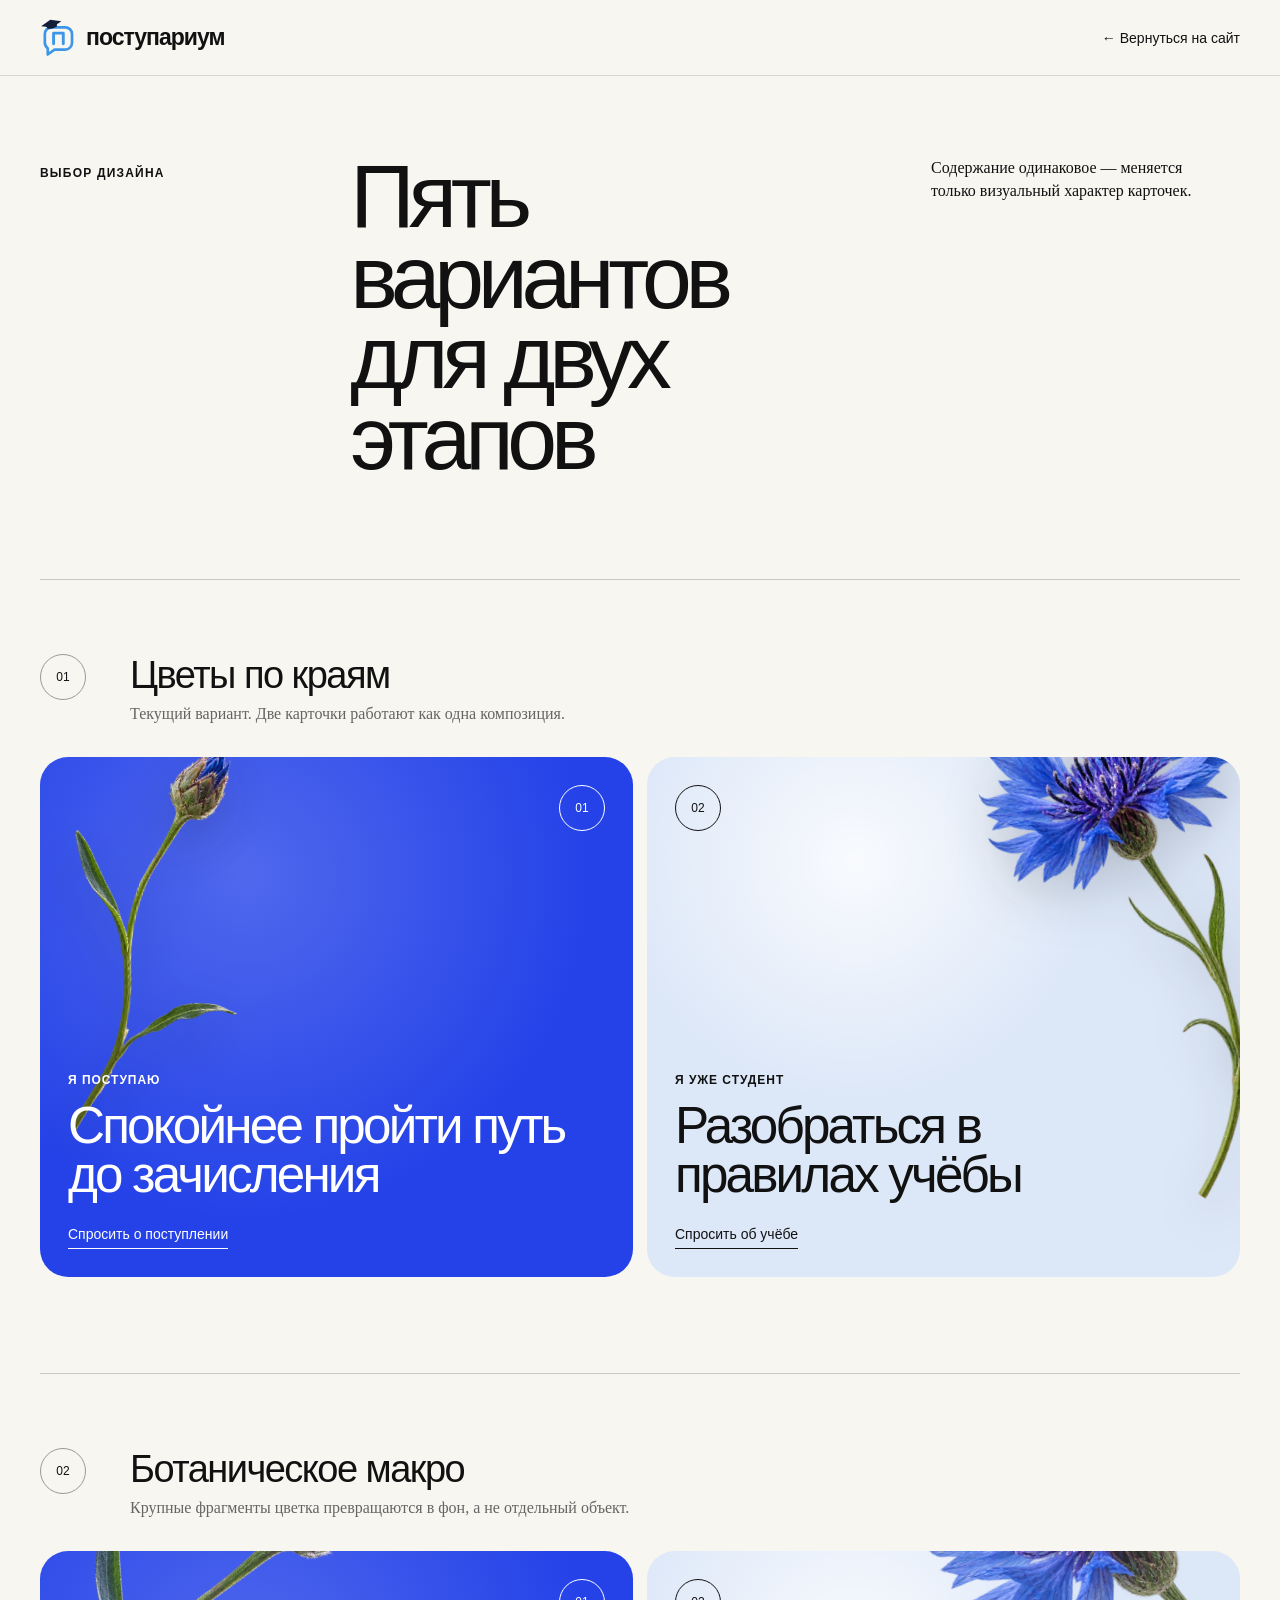
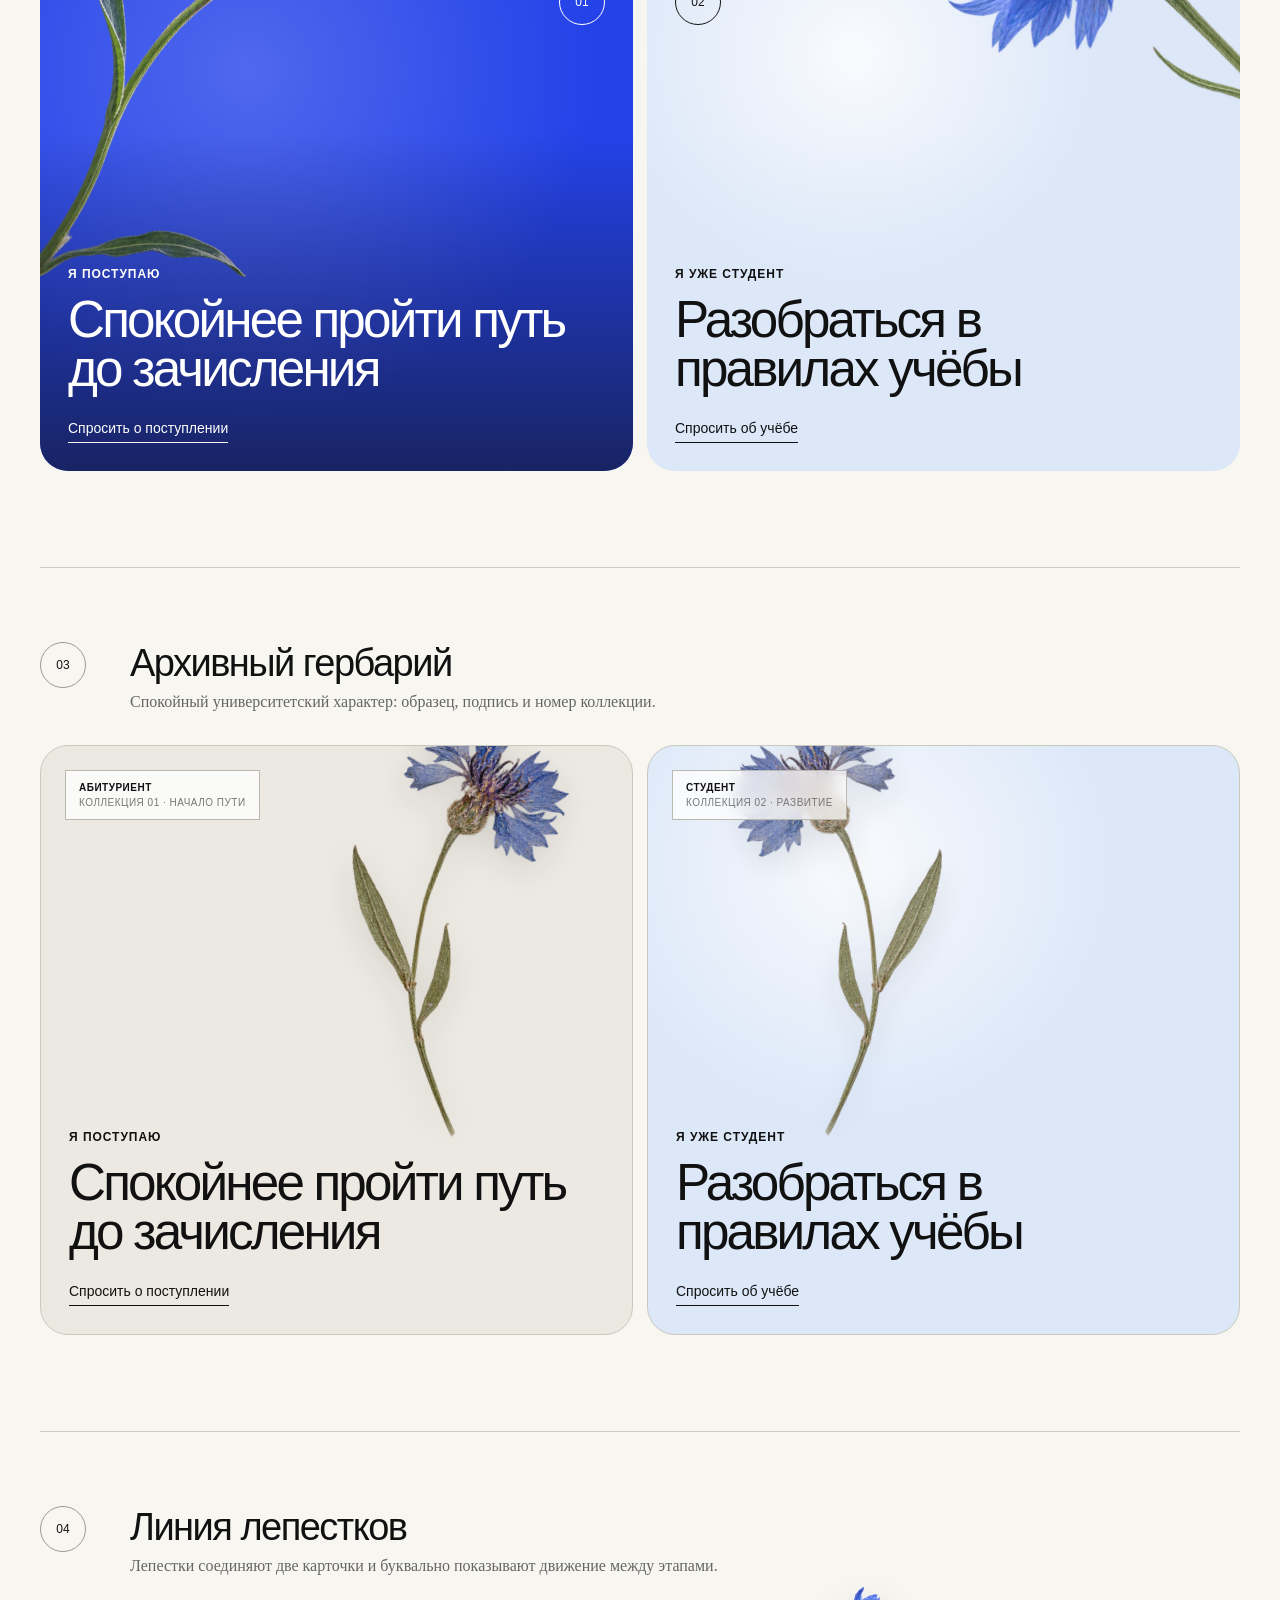
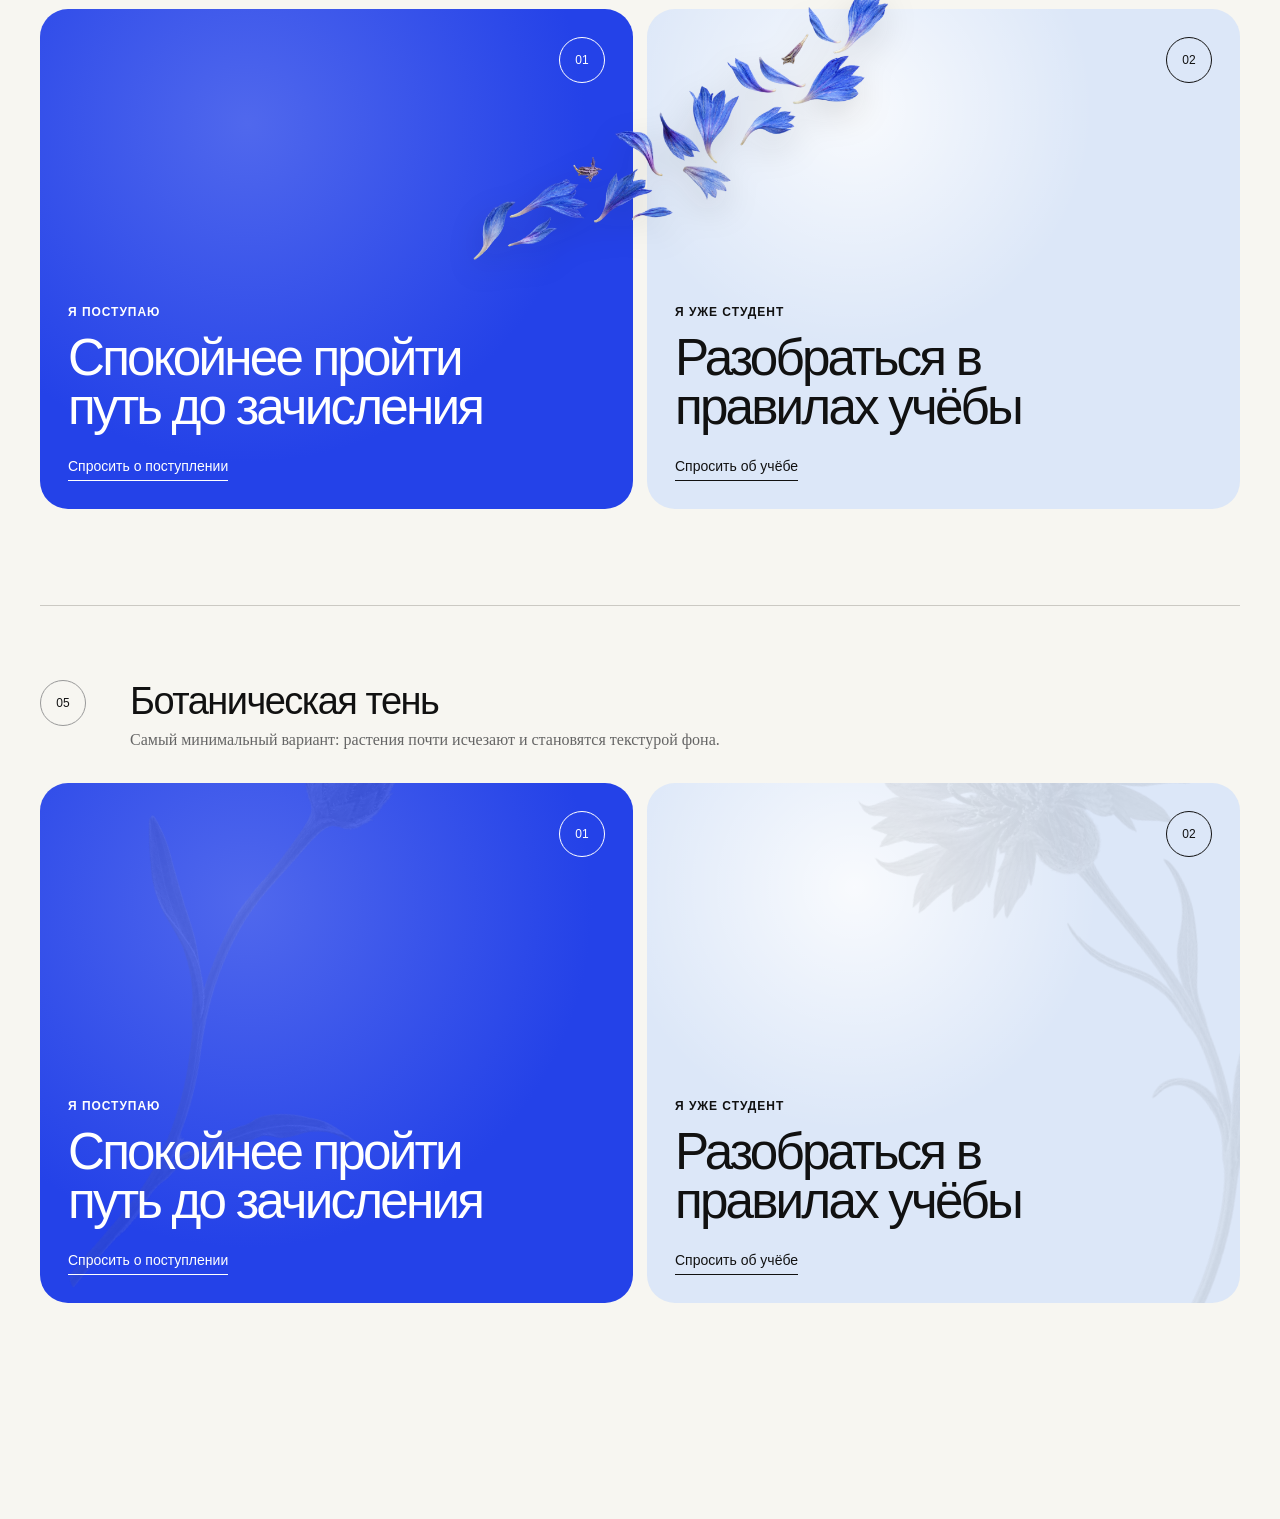
==== audience-variants.html @ 28bb526c "add new mvp" ====
<!doctype html>
<html lang="ru">
  <head>
    <meta charset="UTF-8" />
    <meta name="viewport" content="width=device-width, initial-scale=1.0" />
    <title>Поступариум — варианты карточек</title>
    <link rel="icon" href="assets/postuparium-app-icon.svg" type="image/svg+xml" />
    <link rel="stylesheet" href="audience-variants.css" />
  </head>
  <body>
    <header>
      <a class="brand" href="index.html"><img src="assets/postuparium-mark.svg" alt="" /><span>поступариум</span></a>
      <a class="back" href="index.html#audiences">← Вернуться на сайт</a>
    </header>

    <main>
      <div class="intro">
        <p>Выбор дизайна</p>
        <h1>Пять вариантов<br />для двух этапов</h1>
        <span>Содержание одинаковое — меняется только визуальный характер карточек.</span>
      </div>

      <section class="concept concept-edge">
        <div class="concept-title"><span>01</span><div><h2>Цветы по краям</h2><p>Текущий вариант. Две карточки работают как одна композиция.</p></div></div>
        <div class="cards">
          <article class="card dark">
            <img class="edge edge-bud" src="assets/cornflower-bud.png" alt="" />
            <span class="num">01</span>
            <div class="copy"><small>Я поступаю</small><h3>Спокойнее пройти путь до зачисления</h3><a href="#">Спросить о поступлении</a></div>
          </article>
          <article class="card pale">
            <img class="edge edge-open" src="assets/cornflower-open.png" alt="" />
            <span class="num left">02</span>
            <div class="copy"><small>Я уже студент</small><h3>Разобраться в правилах учёбы</h3><a href="#">Спросить об учёбе</a></div>
          </article>
        </div>
      </section>

      <section class="concept concept-macro">
        <div class="concept-title"><span>02</span><div><h2>Ботаническое макро</h2><p>Крупные фрагменты цветка превращаются в фон, а не отдельный объект.</p></div></div>
        <div class="cards">
          <article class="card dark">
            <img class="macro macro-bud" src="assets/cornflower-bud.png" alt="" />
            <span class="num">01</span>
            <div class="copy"><small>Я поступаю</small><h3>Спокойнее пройти путь до зачисления</h3><a href="#">Спросить о поступлении</a></div>
          </article>
          <article class="card pale">
            <img class="macro macro-open" src="assets/cornflower-open.png" alt="" />
            <span class="num">02</span>
            <div class="copy"><small>Я уже студент</small><h3>Разобраться в правилах учёбы</h3><a href="#">Спросить об учёбе</a></div>
          </article>
        </div>
      </section>

      <section class="concept concept-archive">
        <div class="concept-title"><span>03</span><div><h2>Архивный гербарий</h2><p>Спокойный университетский характер: образец, подпись и номер коллекции.</p></div></div>
        <div class="cards">
          <article class="card archive-card warm">
            <div class="archive-label"><b>Абитуриент</b><span>коллекция 01 · начало пути</span></div>
            <img class="pressed first" src="assets/cornflower-pressed.png" alt="" />
            <div class="copy"><small>Я поступаю</small><h3>Спокойнее пройти путь до зачисления</h3><a href="#">Спросить о поступлении</a></div>
          </article>
          <article class="card archive-card pale">
            <div class="archive-label"><b>Студент</b><span>коллекция 02 · развитие</span></div>
            <img class="pressed second" src="assets/cornflower-pressed.png" alt="" />
            <div class="copy"><small>Я уже студент</small><h3>Разобраться в правилах учёбы</h3><a href="#">Спросить об учёбе</a></div>
          </article>
        </div>
      </section>

      <section class="concept concept-petals">
        <div class="concept-title"><span>04</span><div><h2>Линия лепестков</h2><p>Лепестки соединяют две карточки и буквально показывают движение между этапами.</p></div></div>
        <div class="cards petal-cards">
          <img class="petal-trail" src="assets/cornflower-petals.png" alt="" />
          <article class="card dark">
            <span class="num">01</span>
            <div class="copy"><small>Я поступаю</small><h3>Спокойнее пройти путь до зачисления</h3><a href="#">Спросить о поступлении</a></div>
          </article>
          <article class="card pale">
            <span class="num">02</span>
            <div class="copy"><small>Я уже студент</small><h3>Разобраться в правилах учёбы</h3><a href="#">Спросить об учёбе</a></div>
          </article>
        </div>
      </section>

      <section class="concept concept-shadow">
        <div class="concept-title"><span>05</span><div><h2>Ботаническая тень</h2><p>Самый минимальный вариант: растения почти исчезают и становятся текстурой фона.</p></div></div>
        <div class="cards">
          <article class="card dark shadow-card">
            <img class="shadow shadow-bud" src="assets/cornflower-bud.png" alt="" />
            <span class="num">01</span>
            <div class="copy"><small>Я поступаю</small><h3>Спокойнее пройти путь до зачисления</h3><a href="#">Спросить о поступлении</a></div>
          </article>
          <article class="card pale shadow-card">
            <img class="shadow shadow-open" src="assets/cornflower-open.png" alt="" />
            <span class="num">02</span>
            <div class="copy"><small>Я уже студент</small><h3>Разобраться в правилах учёбы</h3><a href="#">Спросить об учёбе</a></div>
          </article>
        </div>
      </section>
    </main>
  </body>
</html>
---- audience-variants.css ----
:root { --ink:#111; --paper:#f7f6f1; --blue:#2442e8; --pale:#dce7f8; }
* { box-sizing:border-box; }
body { margin:0; color:var(--ink); background:var(--paper); font-family:Inter,"Helvetica Neue",Arial,sans-serif; }
a { color:inherit; text-decoration:none; }
header { display:flex; justify-content:space-between; align-items:center; min-height:76px; padding:0 max(24px,calc((100vw - 1200px)/2)); border-bottom:1px solid #d7d5cf; }
.brand { display:flex; align-items:center; gap:9px; font-size:23px; font-weight:750; letter-spacing:-1px; }
.brand img { width:37px; height:37px; }
.back { font-size:14px; }
main { width:min(1200px,calc(100% - 40px)); margin:auto; padding:80px 0 120px; }
.intro { display:grid; grid-template-columns:.7fr 1.4fr .8fr; gap:40px; align-items:start; padding-bottom:100px; }
.intro p { margin:10px 0; font-size:12px; font-weight:750; letter-spacing:.1em; text-transform:uppercase; }
.intro h1 { margin:0; font-size:clamp(58px,7vw,98px); font-weight:470; line-height:.9; letter-spacing:-.07em; }
.intro span { max-width:270px; font-family:Georgia,serif; line-height:1.45; }
.concept { padding:74px 0 96px; border-top:1px solid #cbc9c3; }
.concept-title { display:grid; grid-template-columns:70px 1fr; gap:20px; align-items:start; margin-bottom:34px; }
.concept-title > span { display:grid; place-items:center; width:46px; height:46px; border:1px solid #999; border-radius:50%; font-size:12px; }
.concept-title h2 { margin:0 0 8px; font-size:38px; font-weight:520; letter-spacing:-.04em; }
.concept-title p { margin:0; color:#656565; font-family:Georgia,serif; }
.cards { position:relative; display:grid; grid-template-columns:1fr 1fr; gap:14px; }
.card { position:relative; display:flex; flex-direction:column; justify-content:flex-end; min-height:520px; padding:28px; overflow:hidden; border-radius:28px; isolation:isolate; }
.dark { color:white; background:radial-gradient(circle at 35% 23%,#5068ed,var(--blue) 62%); }
.pale { background:radial-gradient(circle at 35% 20%,rgba(255,255,255,.82),rgba(255,255,255,0) 43%),var(--pale); }
.warm { background:#ebe9e1; }
.num { position:absolute; z-index:5; top:28px; right:28px; display:grid; place-items:center; width:46px; height:46px; border:1px solid currentColor; border-radius:50%; font-size:12px; }
.copy { position:relative; z-index:4; max-width:500px; }
.copy small { display:block; margin-bottom:14px; font-size:12px; font-weight:760; letter-spacing:.08em; text-transform:uppercase; }
.copy h3 { margin:0 0 25px; font-size:clamp(36px,4vw,54px); font-weight:480; line-height:.96; letter-spacing:-.055em; }
.copy a { display:inline-block; padding-bottom:6px; border-bottom:1px solid currentColor; font-size:14px; }
.edge { position:absolute; z-index:1; max-width:none; object-fit:contain; filter:drop-shadow(0 18px 25px rgba(17,17,17,.18)); }
.edge-bud { left:-8%; top:-10%; width:48%; height:88%; transform:rotate(7deg); }
.edge-open { right:-18%; top:-18%; width:72%; height:105%; transform:rotate(-8deg); }
.concept-edge .pale .num { right:auto; left:28px; }
.macro { position:absolute; z-index:0; max-width:none; object-fit:contain; opacity:.85; }
.macro-bud { width:105%; height:135%; left:-36%; top:-40%; transform:rotate(28deg); }
.macro-open { width:120%; height:145%; right:-48%; top:-44%; transform:rotate(-18deg); }
.concept-macro .card::after { content:""; position:absolute; z-index:1; inset:35% 0 0; background:linear-gradient(transparent,rgba(17,17,17,.62)); }
.concept-macro .pale::after { background:linear-gradient(transparent,rgba(220,231,248,.96)); }
.concept-macro .pale .num { right:auto; left:28px; }
.archive-card { min-height:590px; border:1px solid #cbc8bd; }
.archive-label { position:absolute; z-index:3; top:24px; left:24px; display:grid; gap:4px; padding:11px 13px; background:rgba(255,255,255,.75); border:1px solid #bbb8af; font-size:10px; text-transform:uppercase; letter-spacing:.05em; backdrop-filter:blur(8px); }
.archive-label span { color:#777; }
.pressed { position:absolute; z-index:1; top:-18%; width:50%; height:94%; object-fit:contain; filter:drop-shadow(0 10px 16px rgba(17,17,17,.12)); }
.pressed.first { right:8%; transform:rotate(8deg); }
.pressed.second { left:10%; transform:scaleX(-1) rotate(5deg); opacity:.86; }
.archive-card .copy { padding-top:14px; background:linear-gradient(transparent,rgba(235,233,225,.94) 22%); }
.archive-card.pale .copy { background:linear-gradient(transparent,rgba(220,231,248,.96) 22%); }
.petal-cards { isolation:isolate; }
.petal-trail { position:absolute; z-index:3; top:-6%; left:24%; width:58%; height:58%; object-fit:contain; filter:drop-shadow(0 13px 17px rgba(17,17,17,.14)); pointer-events:none; }
.concept-petals .card { min-height:500px; }
.concept-petals .copy { max-width:420px; }
.shadow { position:absolute; z-index:0; max-width:none; object-fit:contain; opacity:.12; filter:grayscale(1) contrast(.7); }
.shadow-bud { width:90%; height:130%; left:-15%; top:-25%; transform:rotate(16deg); }
.shadow-open { width:115%; height:140%; right:-30%; top:-33%; transform:rotate(-12deg); }
.shadow-card .copy { max-width:470px; }
@media(max-width:760px){
  header{padding-inline:18px}.back{font-size:0}.back::after{content:"←";font-size:20px}
  main{width:calc(100% - 28px);padding-top:55px}.intro{grid-template-columns:1fr;padding-bottom:70px}.intro span{max-width:100%}
  .cards{grid-template-columns:1fr}.card{min-height:500px}.concept{padding-block:55px 70px}.concept-title{grid-template-columns:50px 1fr}.concept-title h2{font-size:31px}
  .petal-trail{top:42%;left:0;width:100%;height:24%;}.pressed{width:68%}.copy h3{font-size:40px}
}
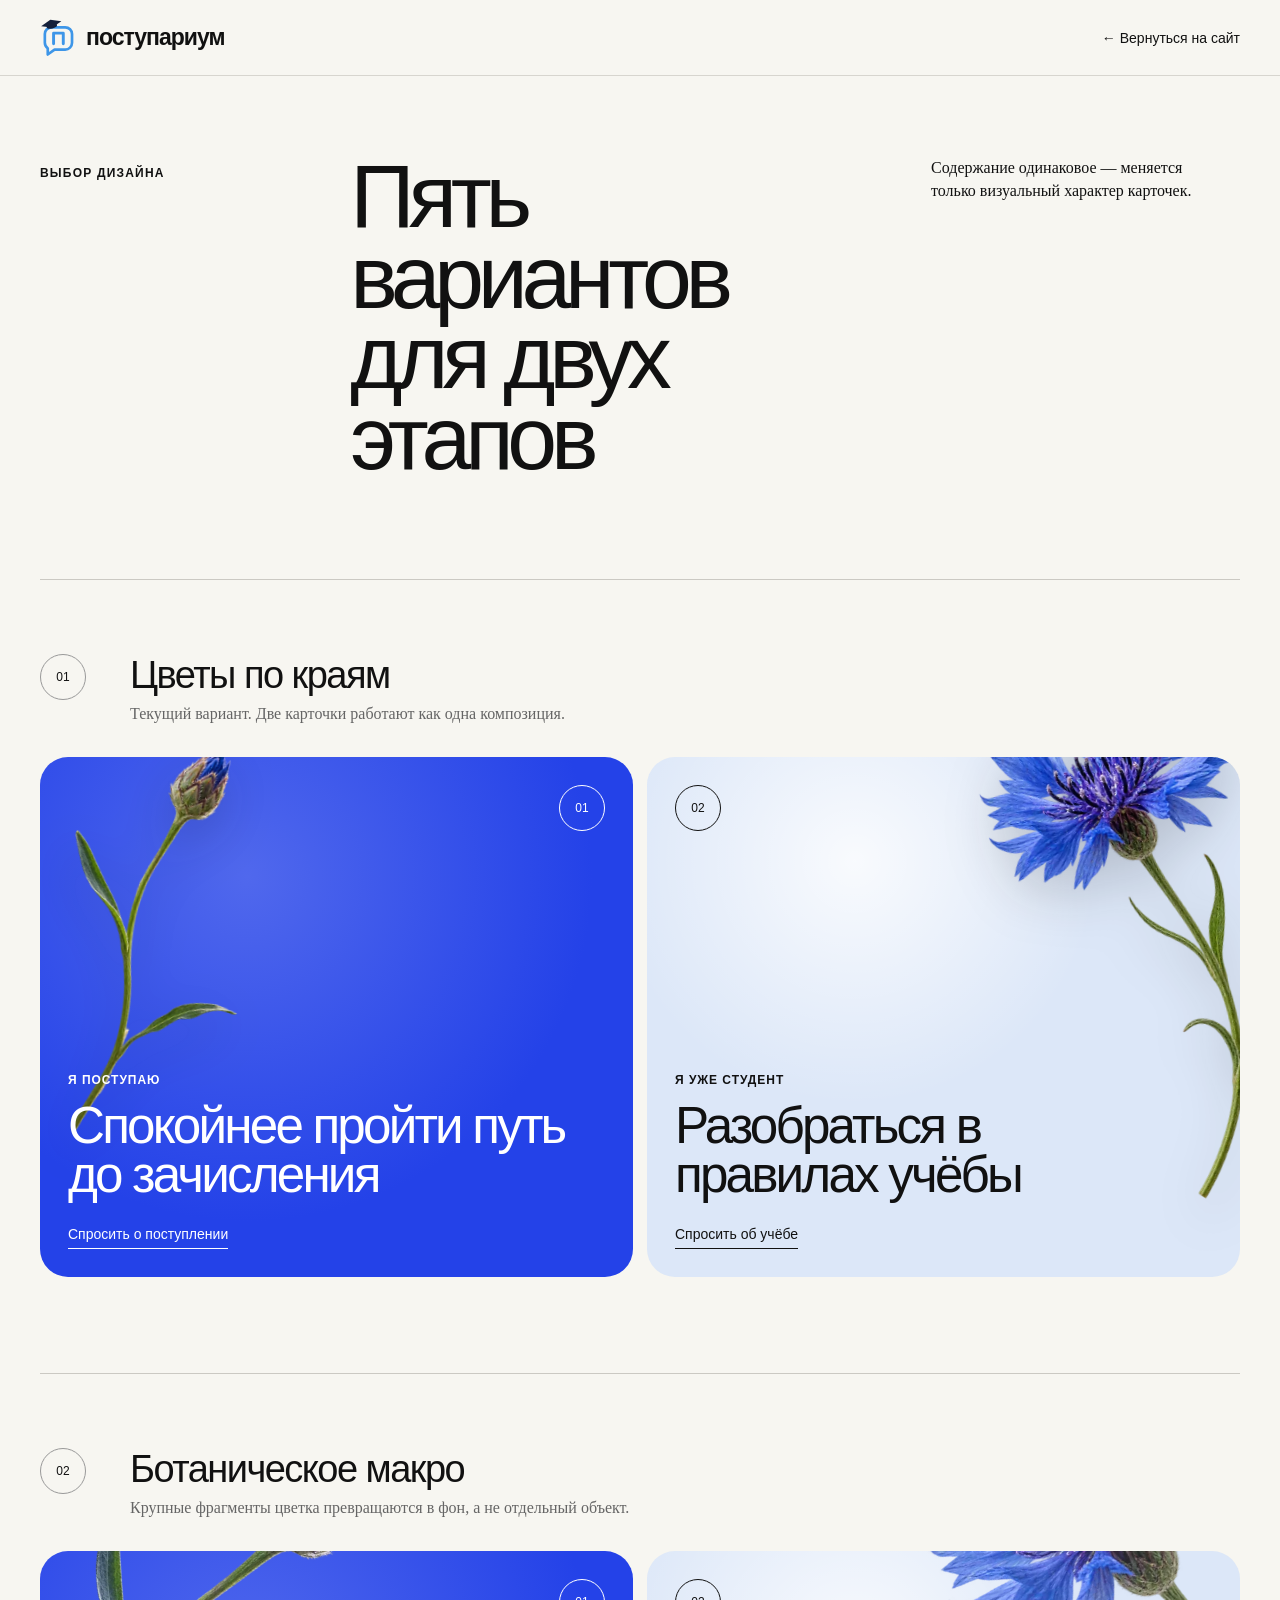
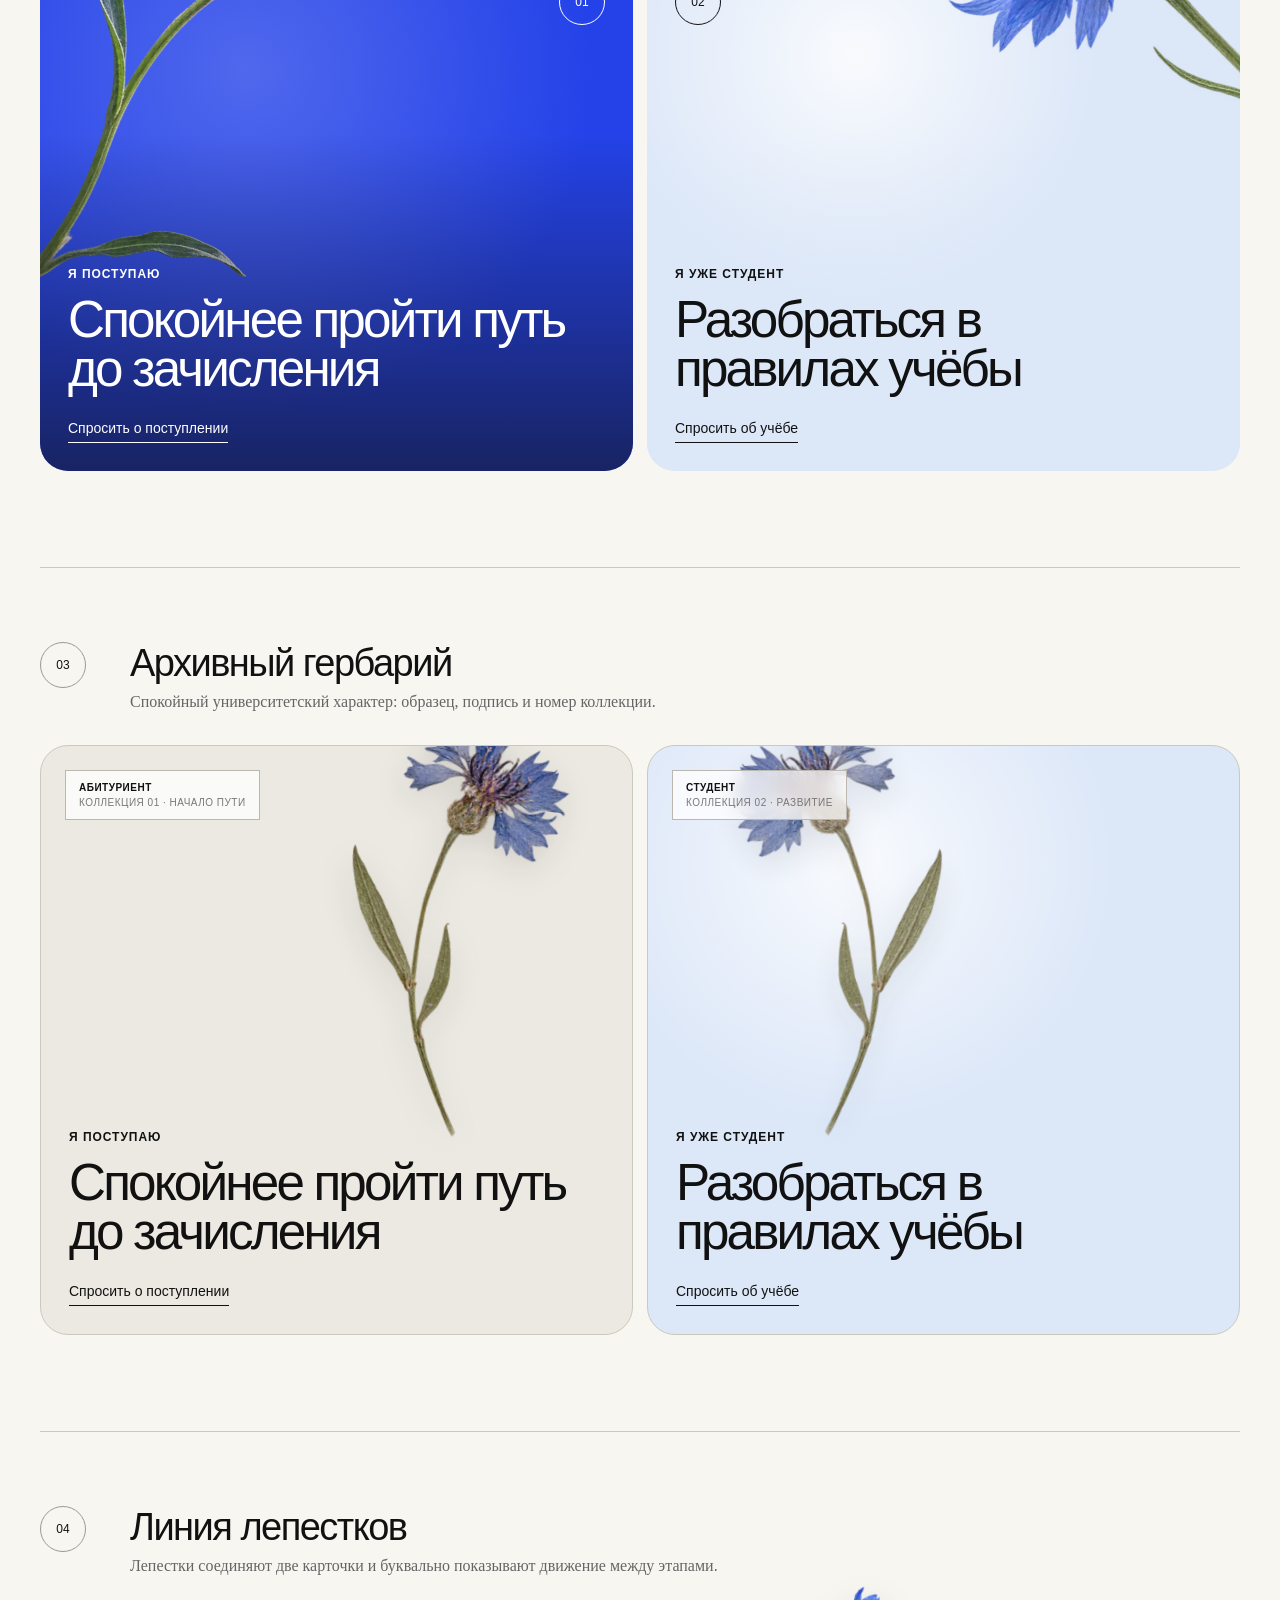
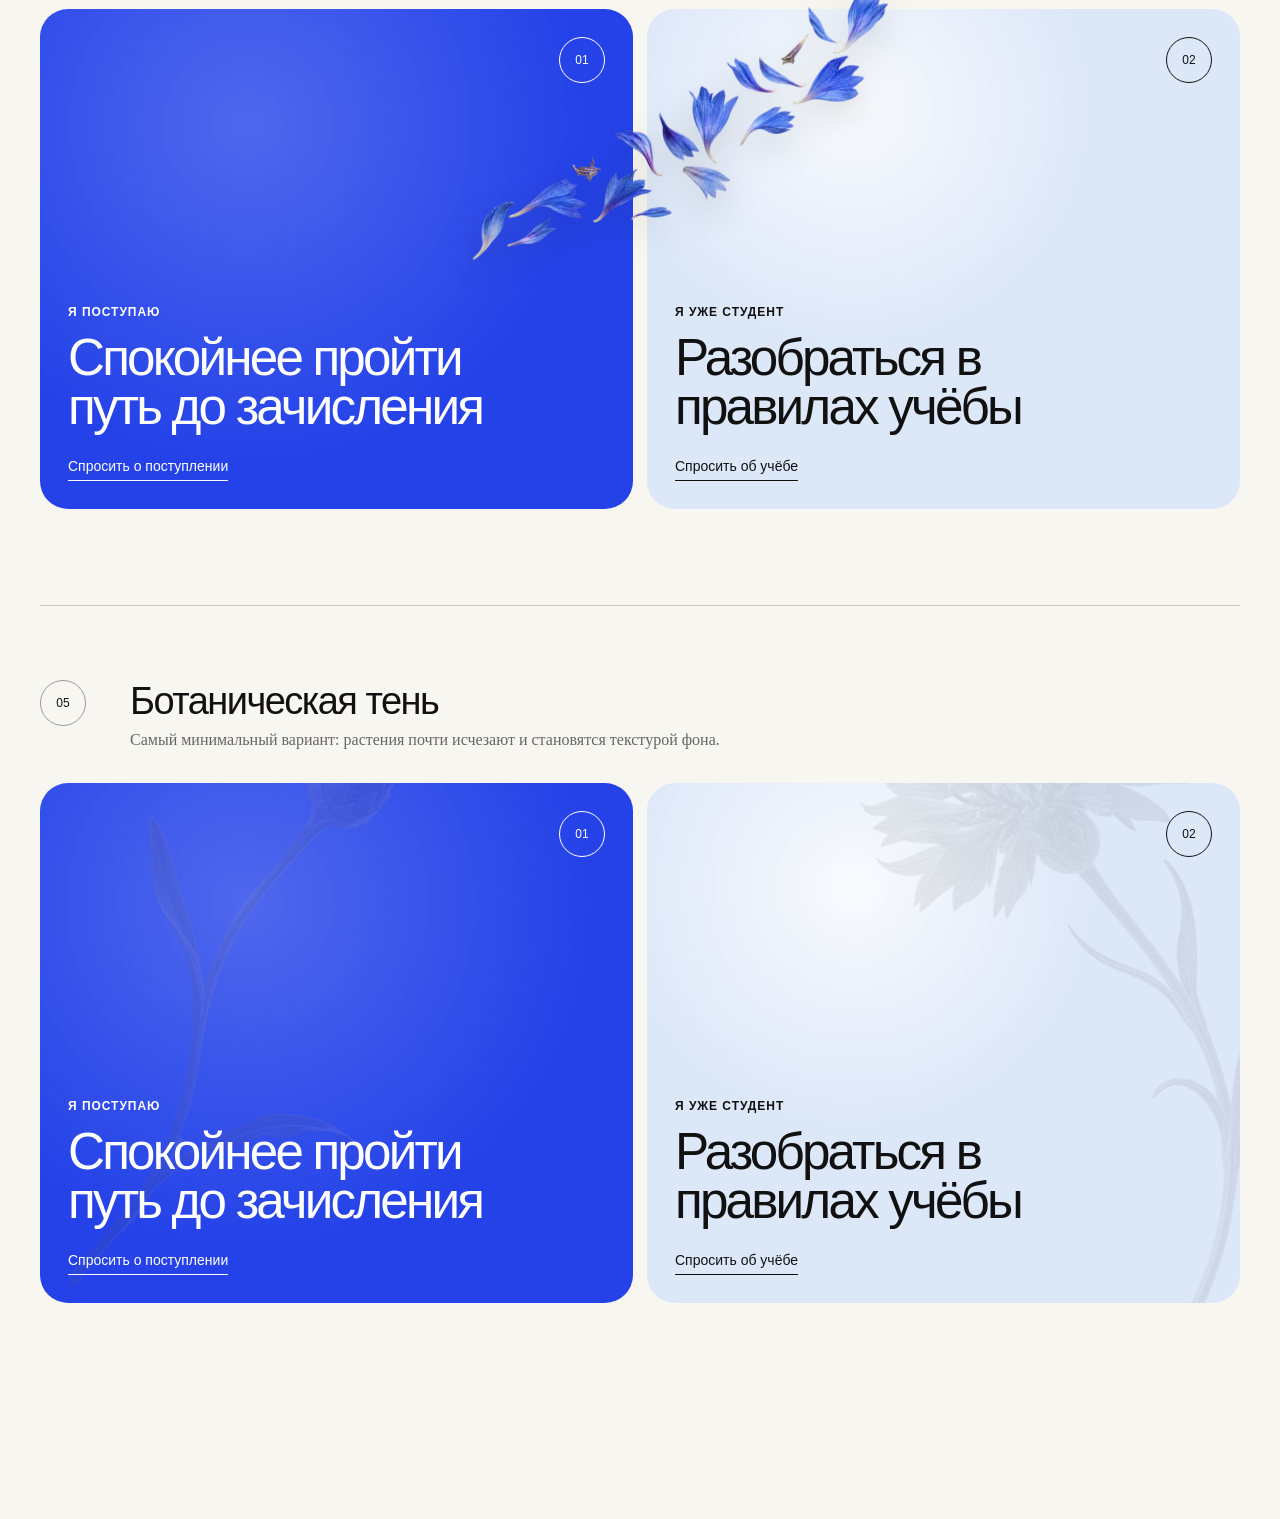
==== commit 3ace4177: "Serve images as compressed WebP and lazy-load below-the-fold images Images were 1-2 MB PNGs (~20 MB " ====
--- a/audience-variants.html
+++ b/audience-variants.html
@@ -24,12 +24,12 @@
         <div class="concept-title"><span>01</span><div><h2>Цветы по краям</h2><p>Текущий вариант. Две карточки работают как одна композиция.</p></div></div>
         <div class="cards">
           <article class="card dark">
-            <img class="edge edge-bud" src="assets/cornflower-bud.png" alt="" />
+            <img loading="lazy" decoding="async" class="edge edge-bud" src="assets/cornflower-bud.webp" alt="" />
             <span class="num">01</span>
             <div class="copy"><small>Я поступаю</small><h3>Спокойнее пройти путь до зачисления</h3><a href="#">Спросить о поступлении</a></div>
           </article>
           <article class="card pale">
-            <img class="edge edge-open" src="assets/cornflower-open.png" alt="" />
+            <img loading="lazy" decoding="async" class="edge edge-open" src="assets/cornflower-open.webp" alt="" />
             <span class="num left">02</span>
             <div class="copy"><small>Я уже студент</small><h3>Разобраться в правилах учёбы</h3><a href="#">Спросить об учёбе</a></div>
           </article>
@@ -40,12 +40,12 @@
         <div class="concept-title"><span>02</span><div><h2>Ботаническое макро</h2><p>Крупные фрагменты цветка превращаются в фон, а не отдельный объект.</p></div></div>
         <div class="cards">
           <article class="card dark">
-            <img class="macro macro-bud" src="assets/cornflower-bud.png" alt="" />
+            <img loading="lazy" decoding="async" class="macro macro-bud" src="assets/cornflower-bud.webp" alt="" />
             <span class="num">01</span>
             <div class="copy"><small>Я поступаю</small><h3>Спокойнее пройти путь до зачисления</h3><a href="#">Спросить о поступлении</a></div>
           </article>
           <article class="card pale">
-            <img class="macro macro-open" src="assets/cornflower-open.png" alt="" />
+            <img loading="lazy" decoding="async" class="macro macro-open" src="assets/cornflower-open.webp" alt="" />
             <span class="num">02</span>
             <div class="copy"><small>Я уже студент</small><h3>Разобраться в правилах учёбы</h3><a href="#">Спросить об учёбе</a></div>
           </article>
@@ -57,12 +57,12 @@
         <div class="cards">
           <article class="card archive-card warm">
             <div class="archive-label"><b>Абитуриент</b><span>коллекция 01 · начало пути</span></div>
-            <img class="pressed first" src="assets/cornflower-pressed.png" alt="" />
+            <img loading="lazy" decoding="async" class="pressed first" src="assets/cornflower-pressed.webp" alt="" />
             <div class="copy"><small>Я поступаю</small><h3>Спокойнее пройти путь до зачисления</h3><a href="#">Спросить о поступлении</a></div>
           </article>
           <article class="card archive-card pale">
             <div class="archive-label"><b>Студент</b><span>коллекция 02 · развитие</span></div>
-            <img class="pressed second" src="assets/cornflower-pressed.png" alt="" />
+            <img loading="lazy" decoding="async" class="pressed second" src="assets/cornflower-pressed.webp" alt="" />
             <div class="copy"><small>Я уже студент</small><h3>Разобраться в правилах учёбы</h3><a href="#">Спросить об учёбе</a></div>
           </article>
         </div>
@@ -71,7 +71,7 @@
       <section class="concept concept-petals">
         <div class="concept-title"><span>04</span><div><h2>Линия лепестков</h2><p>Лепестки соединяют две карточки и буквально показывают движение между этапами.</p></div></div>
         <div class="cards petal-cards">
-          <img class="petal-trail" src="assets/cornflower-petals.png" alt="" />
+          <img loading="lazy" decoding="async" class="petal-trail" src="assets/cornflower-petals.webp" alt="" />
           <article class="card dark">
             <span class="num">01</span>
             <div class="copy"><small>Я поступаю</small><h3>Спокойнее пройти путь до зачисления</h3><a href="#">Спросить о поступлении</a></div>
@@ -87,12 +87,12 @@
         <div class="concept-title"><span>05</span><div><h2>Ботаническая тень</h2><p>Самый минимальный вариант: растения почти исчезают и становятся текстурой фона.</p></div></div>
         <div class="cards">
           <article class="card dark shadow-card">
-            <img class="shadow shadow-bud" src="assets/cornflower-bud.png" alt="" />
+            <img loading="lazy" decoding="async" class="shadow shadow-bud" src="assets/cornflower-bud.webp" alt="" />
             <span class="num">01</span>
             <div class="copy"><small>Я поступаю</small><h3>Спокойнее пройти путь до зачисления</h3><a href="#">Спросить о поступлении</a></div>
           </article>
           <article class="card pale shadow-card">
-            <img class="shadow shadow-open" src="assets/cornflower-open.png" alt="" />
+            <img loading="lazy" decoding="async" class="shadow shadow-open" src="assets/cornflower-open.webp" alt="" />
             <span class="num">02</span>
             <div class="copy"><small>Я уже студент</small><h3>Разобраться в правилах учёбы</h3><a href="#">Спросить об учёбе</a></div>
           </article>
